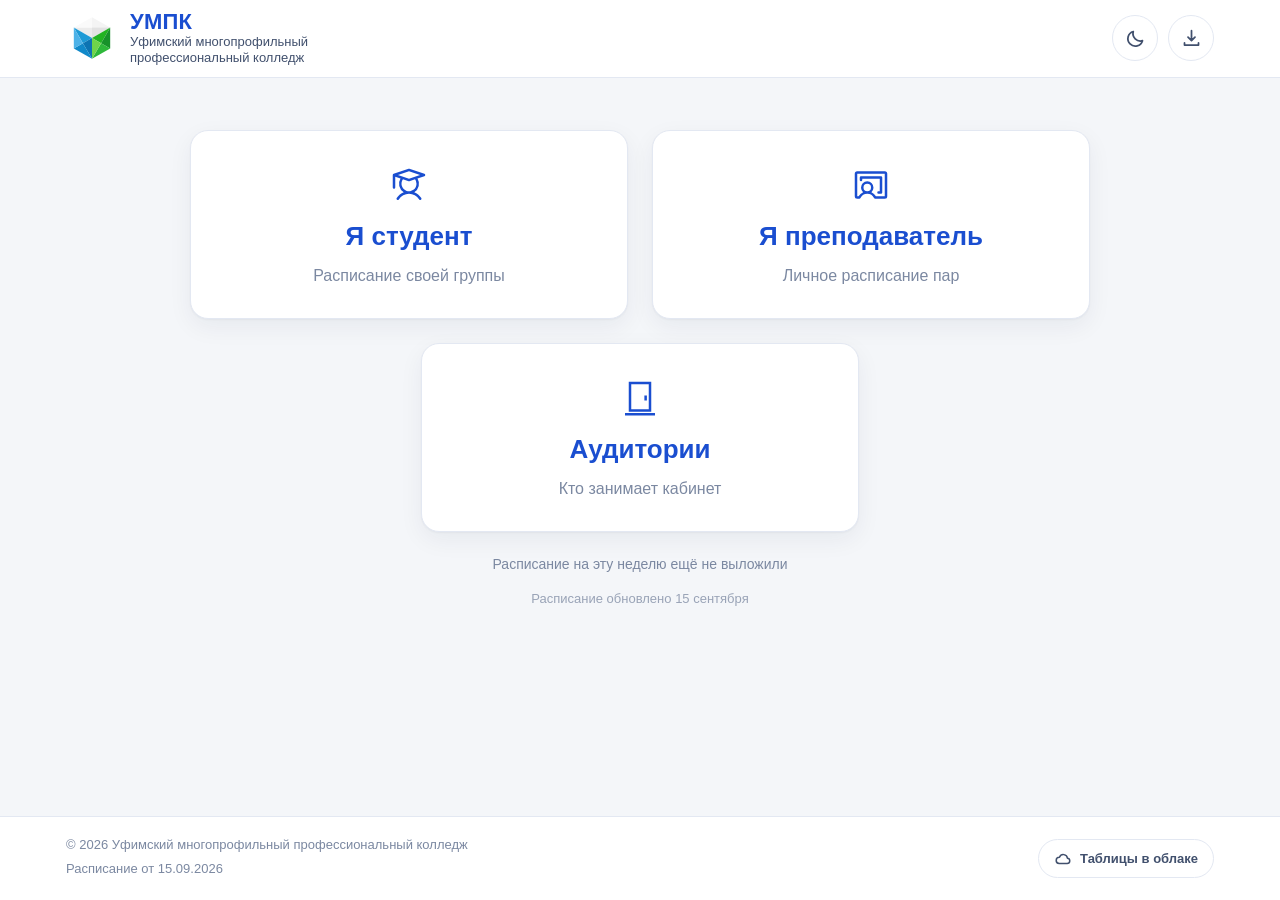
==== docs/index.html @ 1ac2679a "Кнопка «Таблицы в облаке» в подвале Ссылка на публичную папку облака, из которой сборка забирает рас" ====
<!DOCTYPE html>
<html lang="ru">
<head>
<meta charset="utf-8">
<meta name="viewport" content="width=device-width, initial-scale=1, viewport-fit=cover">
<meta name="theme-color" content="#ffffff">
<title>Расписание занятий — УМПК</title>
<meta name="description" content="Расписание занятий Уфимского многопрофильного профессионального колледжа для студентов и преподавателей.">
<!-- Значок вкладки и иконка в поисковой выдаче. Оба файла квадратные:
     неквадратную иконку Google и Яндекс пропускают и рисуют глобус.
     favicon.ico лежит в корне — поисковики спрашивают его, не читая разметку. -->
<link rel="icon" href="favicon.ico" sizes="16x16 32x32 48x48">
<link rel="icon" href="assets/favicon.png" type="image/png" sizes="96x96">
<link rel="apple-touch-icon" href="assets/icon-192.png">
<link rel="manifest" href="manifest.webmanifest">
<meta name="apple-mobile-web-app-title" content="Расписание УМПК">
<meta name="mobile-web-app-capable" content="yes">
<!-- ?v меняем, когда нужно наверняка выбить старую версию из кэша телефона -->
<link rel="stylesheet" href="styles.css?v=15">
<script>
  // Тему ставим до отрисовки, иначе на тёмном экране мигнёт белым.
  try {
    var saved = localStorage.getItem('umpk.theme');
    if (saved === 'dark' || saved === 'light') {
      document.documentElement.setAttribute('data-theme', saved);
    }
  } catch (e) { /* приватный режим */ }
</script>
</head>
<body>

<header class="topbar">
  <!-- Поднимается, когда расписание пришло не из сети, а из сохранённой копии:
       иначе человек не отличит вчерашнее расписание от сегодняшнего. -->
  <div class="offline" id="offline" role="status" hidden>
    <svg viewBox="0 0 24 24" aria-hidden="true">
      <path d="M3.5 8.5a9 9 0 0 1 4-2.2M12 5.5a9 9 0 0 1 8.5 3M6.8 12a6 6 0 0 1 2.3-1.4M15 11a6 6 0 0 1 2.2 1M10 15.2a2.5 2.5 0 0 1 4 0"/>
      <path d="M12 19h.01"/>
      <path d="M3 3l18 18"/>
    </svg>
    <span id="offline-text"></span>
  </div>

  <div class="topbar__inner">
    <a class="brand" href="#/" aria-label="На главную">
      <span class="brand__mark">
        <!-- Пока assets/logo.png не положен в папку, показываем векторную заглушку.
             У SVG нет свойства hidden, поэтому снимаем именно атрибут. -->
        <img id="logo" src="assets/logo.png" alt=""
             onerror="this.remove();document.getElementById('logo-fallback').removeAttribute('hidden');">
        <svg id="logo-fallback" hidden viewBox="0 0 200 200" role="img" aria-label="Логотип УМПК">
          <g>
            <polygon points="100,20 170,60 100,60" fill="#f4f4f4"/>
            <polygon points="170,60 100,100 100,60" fill="#e2e2e2"/>
            <polygon points="100,100 30,60 100,60" fill="#ececec"/>
            <polygon points="30,60 100,20 100,60" fill="#fafafa"/>
          </g>
          <g>
            <polygon points="30,60 100,100 65,120" fill="#1e9ad6"/>
            <polygon points="100,100 100,180 65,120" fill="#0d74b3"/>
            <polygon points="100,180 30,140 65,120" fill="#1189c9"/>
            <polygon points="30,140 30,60 65,120" fill="#4db2e8"/>
          </g>
          <g>
            <polygon points="100,100 170,60 135,120" fill="#22b322"/>
            <polygon points="170,60 170,140 135,120" fill="#17922a"/>
            <polygon points="170,140 100,180 135,120" fill="#2eb83a"/>
            <polygon points="100,180 100,100 135,120" fill="#6fd44a"/>
          </g>
        </svg>
      </span>
      <span class="brand__text">
        <strong class="brand__short">УМПК</strong>
        <span class="brand__full">Уфимский многопрофильный<br>профессиональный колледж</span>
      </span>
    </a>

    <div class="tools">
      <button class="icon-btn theme-toggle" id="theme-toggle" type="button">
        <svg class="theme-toggle__sun" viewBox="0 0 24 24" aria-hidden="true" hidden>
          <circle cx="12" cy="12" r="4.5"/>
          <path d="M12 2.5v2M12 19.5v2M2.5 12h2M19.5 12h2M5.2 5.2l1.4 1.4M17.4 17.4l1.4 1.4M18.8 5.2l-1.4 1.4M6.6 17.4l-1.4 1.4"/>
        </svg>
        <svg class="theme-toggle__moon" viewBox="0 0 24 24" aria-hidden="true" hidden>
          <path d="M20 14.5A8.5 8.5 0 0 1 9.5 4a8.5 8.5 0 1 0 10.5 10.5Z"/>
        </svg>
      </button>

      <button class="icon-btn install" type="button"
              aria-label="Установить как приложение" title="Установить как приложение">
        <svg viewBox="0 0 24 24" aria-hidden="true">
          <path d="M12 3v11M8 10.5l4 4 4-4"/><path d="M4 17v2.5h16V17"/>
        </svg>
      </button>
    </div>
  </div>
</header>

<main id="app" class="page"></main>

<div class="modal" id="install-modal" hidden>
  <div class="modal__backdrop" data-close></div>
  <div class="modal__box" role="dialog" aria-modal="true" aria-labelledby="install-title">
    <button class="modal__close" type="button" data-close aria-label="Закрыть">×</button>
    <h2 class="modal__title" id="install-title">Установить как приложение</h2>
    <p class="modal__lead">Расписание откроется с домашнего экрана как обычное
      приложение — без адресной строки и вкладок.</p>

    <button class="modal__action" id="install-now" type="button" hidden>Установить</button>

    <div class="steps" id="install-steps"></div>

    <p class="modal__note" id="install-note" hidden></p>
  </div>
</div>

<footer class="footer">
  <div class="footer__inner">
    <div class="footer__text">
      <p>© <span id="year"></span> Уфимский многопрофильный профессиональный колледж</p>
      <p class="footer__meta" id="footer-meta"></p>
    </div>
    <!-- Ссылку на «О расписании» убрали из подвала: студентам она не нужна.
         Страница осталась и открывается по адресу umpksch.ru/#/info —
         там видно, когда собирались данные и что не так с таблицами. -->

    <!-- Та самая папка, из которой сборка забирает таблицы. Адрес продублирован
         из CLOUD_PUBLIC_LINK в app/config.py: переедет папка — поправить нужно
         в обоих местах, иначе кнопка поведёт в никуда.
         Открываем новой вкладкой: из установленного на телефон приложения
         уход на чужой сайт выглядит как поломка, вернуться назад нечем. -->
    <a class="footer__cloud" href="https://cloud.mail.ru/public/KRh4/Q5UoGDxkv"
       target="_blank" rel="noopener noreferrer">
      <svg viewBox="0 0 24 24" aria-hidden="true">
        <path d="M7 18h10.5a3.5 3.5 0 0 0 .4-6.98 5.5 5.5 0 0 0-10.55-1.5A3.75 3.75 0 0 0 7 18Z"/>
      </svg>
      Таблицы в облаке
    </a>
  </div>
</footer>

<!-- ------------------------------- шаблоны ------------------------------- -->

<template id="tpl-home">
  <section class="hero">
    <h1 class="visually-hidden">Расписание занятий УМПК</h1>

    <div class="recent" id="home-pinned" hidden>
      <span class="recent__label">Закреплённые:</span>
      <div class="recent__items"></div>
    </div>

    <div class="cards">
      <a class="card" href="#/student">
        <svg class="card__icon" viewBox="0 0 256 256" aria-hidden="true" focusable="false"><path d="M226.53,56.41l-96-32a8,8,0,0,0-5.06,0l-96,32A8,8,0,0,0,24,64v80a8,8,0,0,0,16,0V75.1L73.59,86.29a64,64,0,0,0,20.65,88.05c-18,7.06-33.56,19.83-44.94,37.29a8,8,0,1,0,13.4,8.74C77.77,197.25,101.57,184,128,184s50.23,13.25,65.3,36.37a8,8,0,0,0,13.4-8.74c-11.38-17.46-27-30.23-44.94-37.29a64,64,0,0,0,20.65-88l44.12-14.7a8,8,0,0,0,0-15.18ZM176,120A48,48,0,1,1,89.35,91.55l36.12,12a8,8,0,0,0,5.06,0l36.12-12A47.89,47.89,0,0,1,176,120ZM128,87.57,57.3,64,128,40.43,198.7,64Z"/></svg>
        <h2 class="card__title">Я студент</h2>
        <p class="card__text">Расписание своей группы</p>
      </a>
      <a class="card" href="#/teacher">
        <svg class="card__icon" viewBox="0 0 256 256" aria-hidden="true" focusable="false"><path d="M216,40H40A16,16,0,0,0,24,56V200a16,16,0,0,0,16,16H53.39a8,8,0,0,0,7.23-4.57,48,48,0,0,1,86.76,0,8,8,0,0,0,7.23,4.57H216a16,16,0,0,0,16-16V56A16,16,0,0,0,216,40ZM80,144a24,24,0,1,1,24,24A24,24,0,0,1,80,144Zm136,56H159.43a64.39,64.39,0,0,0-28.83-26.16,40,40,0,1,0-53.2,0A64.39,64.39,0,0,0,48.57,200H40V56H216ZM56,96V80a8,8,0,0,1,8-8H192a8,8,0,0,1,8,8v96a8,8,0,0,1-8,8H176a8,8,0,0,1,0-16h8V88H72v8a8,8,0,0,1-16,0Z"/></svg>
        <h2 class="card__title">Я преподаватель</h2>
        <p class="card__text">Личное расписание пар</p>
      </a>
      <a class="card card--rooms" href="#/rooms">
        <svg class="card__icon" viewBox="0 0 256 256" aria-hidden="true" focusable="false"><path d="M56,24 H200 V216 H56 Z M72,40 V200 H184 V40 Z M156,112 H172 V144 H156 Z M32,224 H224 V240 H32 Z"/></svg>
        <h2 class="card__title">Аудитории</h2>
        <p class="card__text">Кто занимает кабинет</p>
      </a>
    </div>
    <p class="hero__note" id="home-note"></p>
    <p class="hero__updated" id="home-updated" hidden></p>
  </section>
</template>

<template id="tpl-picker">
  <section class="picker">
    <a class="back" href="#/">← На главную</a>
    <h1 class="picker__title"></h1>
    <p class="picker__lead"></p>

    <div class="recent" id="recent" hidden>
      <span class="recent__label">Недавние:</span>
      <div class="recent__items"></div>
    </div>

    <label class="search">
      <svg viewBox="0 0 24 24" aria-hidden="true"><circle cx="11" cy="11" r="7"/><path d="m20 20-3.5-3.5"/></svg>
      <input type="search" id="search" autocomplete="off" spellcheck="false">
    </label>

    <div class="results" id="results"></div>
  </section>
</template>

<template id="tpl-schedule">
  <section class="schedule">
    <a class="back" id="back-link" href="#/student">← К списку</a>

    <header class="schedule__head">
      <h1 class="schedule__name"></h1>
      <div class="schedule__actions">
        <button class="act" id="pin-btn" type="button" hidden aria-pressed="false">
          <svg class="act__icon" viewBox="0 0 24 24" aria-hidden="true">
            <path d="M12.00 3.40 L14.09 9.13 L20.18 9.34 L15.38 13.10 L17.05 18.96 L12.00 15.55 L6.95 18.96 L8.62 13.10 L3.82 9.34 L9.91 9.13 Z"/>
          </svg>
          <span class="visually-hidden" id="pin-text">Закрепить на главной</span>
        </button>
        <button class="act" id="share-btn" type="button" hidden>
          <svg class="act__icon" viewBox="0 0 24 24" aria-hidden="true">
            <path d="M12 3v12M8 6.5 12 3l4 3.5"/>
            <path d="M5 13v6.5h14V13"/>
          </svg>
          <svg class="act__done" viewBox="0 0 24 24" aria-hidden="true">
            <path d="m5 12.5 4.5 4.5L19 7.5"/>
          </svg>
          <span class="visually-hidden share__text">Поделиться</span>
        </button>
      </div>
    </header>

    <div class="tabs" role="tablist">
      <button class="tab" data-view="today" role="tab">Сегодня</button>
      <button class="tab" data-view="tomorrow" role="tab">Завтра</button>
      <button class="tab" data-view="week" role="tab">Неделя</button>
    </div>

    <!-- кнопки опубликованных недель; собираются в app.js по данным сервера -->
    <div class="weekpick" id="weekpick" role="group" aria-label="Выбор недели" hidden></div>

    <div class="days" id="days"></div>
  </section>
</template>

<template id="tpl-info">
  <section class="info">
    <a class="back" href="#/">← На главную</a>
    <h1>О расписании</h1>
    <div id="info-body"></div>
  </section>
</template>

<script src="app.js?v=15"></script>
</body>
</html>
---- docs/styles.css ----
/* Расписание УМПК — оформление сайта */

:root {
  color-scheme: light;

  --blue: #1a4ed0;
  --blue-600: #2563eb;
  --blue-100: #e8edfd;
  --on-accent: #ffffff;
  --green-ink: #1f6e2b;

  --ink: #17233c;
  --ink-2: #41506d;
  --ink-3: #7b88a1;

  --bg: #f4f6f9;
  --surface: #ffffff;
  --surface-2: #fafbfe;      /* шапка дня */
  --line: #e3e8f2;
  --line-hover: #cfdcf0;
  --now-bg: #edf2ff;         /* идущая сейчас пара */
  --done-bg: #f5f7fb;        /* пара уже прошла */

  --sub-bg: #fff3e0;
  --sub-ink: #a35b00;
  --note-bg: #fdeaea;
  --note-ink: #b3261e;
  --place-bg: #ece8fb;       /* занятие в чужом корпусе */
  --place-ink: #5b3fc4;

  --radius: 18px;
  --radius-sm: 12px;
  --shadow: 0 1px 2px rgba(20, 35, 60, .04), 0 8px 24px rgba(20, 35, 60, .06);
  --shadow-hover: 0 2px 4px rgba(20, 35, 60, .06), 0 16px 40px rgba(20, 35, 60, .12);
  --topbar-h: 68px;
}

/* Тёмная тема. Включается выбором в меню (атрибут data-theme на <html>) либо
   настройкой системы, если человек ничего не выбирал. Два одинаковых набора
   значений — один для явного выбора, второй для системной настройки; правьте
   их вместе. */
:root[data-theme="dark"] {
  color-scheme: dark;

  --blue: #7d9ef5;
  --blue-600: #9bb4ff;
  --blue-100: #1c2748;
  --on-accent: #0d1420;
  --green-ink: #7cc98d;

  --ink: #dfe6f4;
  --ink-2: #a3b2cb;
  --ink-3: #6f7d96;

  --bg: #0f141b;
  --surface: #161c25;
  --surface-2: #1b222d;
  --line: #27303d;
  --line-hover: #3a4757;
  --now-bg: #182746;
  --done-bg: #12171f;

  --sub-bg: #3a2a12;
  --sub-ink: #f0b96b;
  --note-bg: #3a1d1d;
  --note-ink: #f09b95;
  --place-bg: #2b2545;
  --place-ink: #b3a4f0;

  --shadow: 0 1px 2px rgba(0, 0, 0, .30), 0 8px 24px rgba(0, 0, 0, .35);
  --shadow-hover: 0 2px 4px rgba(0, 0, 0, .35), 0 16px 40px rgba(0, 0, 0, .50);
}

@media (prefers-color-scheme: dark) {
  :root:not([data-theme="light"]) {
    color-scheme: dark;

    --blue: #7d9ef5;
    --blue-600: #9bb4ff;
    --blue-100: #1c2748;
    --on-accent: #0d1420;
    --green-ink: #7cc98d;

    --ink: #dfe6f4;
    --ink-2: #a3b2cb;
    --ink-3: #6f7d96;

    --bg: #0f141b;
    --surface: #161c25;
    --surface-2: #1b222d;
    --line: #27303d;
    --line-hover: #3a4757;
    --now-bg: #182746;
    --done-bg: #12171f;

    --sub-bg: #3a2a12;
    --sub-ink: #f0b96b;
    --note-bg: #3a1d1d;
    --note-ink: #f09b95;
    --place-bg: #2b2545;
    --place-ink: #b3a4f0;

    --shadow: 0 1px 2px rgba(0, 0, 0, .30), 0 8px 24px rgba(0, 0, 0, .35);
    --shadow-hover: 0 2px 4px rgba(0, 0, 0, .35), 0 16px 40px rgba(0, 0, 0, .50);
  }
}

* { box-sizing: border-box; }

/* атрибут hidden сильнее любых display ниже по файлу */
[hidden] { display: none !important; }

html { -webkit-text-size-adjust: 100%; }

body {
  margin: 0;
  min-height: 100vh;
  display: flex;
  flex-direction: column;
  background: var(--bg);
  color: var(--ink);
  font: 400 16px/1.5 -apple-system, BlinkMacSystemFont, "Segoe UI", Roboto,
        "Helvetica Neue", Arial, sans-serif;
}

a { color: inherit; text-decoration: none; }
button { font: inherit; }

/* ------------------------------------------------------------- шапка ---- */

.topbar {
  position: sticky;
  top: 0;
  z-index: 20;
  background: var(--surface);
  border-bottom: 1px solid var(--line);
}

/* полоска «нет сети» — внутри липкой шапки, поэтому не уезжает при прокрутке */
.offline {
  display: flex;
  align-items: center;
  justify-content: center;
  gap: 8px;
  padding: 8px 16px;
  background: var(--note-bg);
  color: var(--note-ink);
  font-size: 14px;
  line-height: 1.3;
  text-align: center;
}
.offline svg {
  flex: none; width: 18px; height: 18px;
  fill: none; stroke: currentColor; stroke-width: 2;
  stroke-linecap: round; stroke-linejoin: round;
}

.topbar__inner {
  max-width: 1180px;
  margin: 0 auto;
  min-height: var(--topbar-h);
  padding: 10px 16px;
  display: flex;
  align-items: center;
  gap: 16px;
}

.brand { display: flex; align-items: center; gap: 12px; min-width: 0; }

.brand__mark { flex: none; width: 46px; height: 46px; display: block; }
.brand__mark img,
.brand__mark svg { width: 100%; height: 100%; object-fit: contain; display: block; }

.brand__text { display: flex; flex-direction: column; min-width: 0; }
.brand__short {
  font-size: 20px;
  font-weight: 700;
  letter-spacing: .01em;
  line-height: 1.1;
  color: var(--blue);
}
.brand__full {
  font-size: 12px;
  line-height: 1.25;
  color: var(--ink-2);
}

/* Кнопки темы и установки — справа от логотипа, одинаково на телефоне
   и на компьютере. Отдельного меню под них больше нет. */
.tools {
  margin-left: auto;
  display: flex; align-items: center; gap: 8px;
}

.icon-btn {
  flex: none;
  width: 42px; height: 42px;
  display: inline-flex; align-items: center; justify-content: center;
  padding: 0;
  border: 1px solid var(--line);
  border-radius: 999px;
  background: var(--surface);
  color: var(--ink-2);
  cursor: pointer;
}
.icon-btn:hover { color: var(--blue); border-color: var(--blue-600); }
.icon-btn svg {
  width: 19px; height: 19px;
  fill: none; stroke: currentColor; stroke-width: 2;
  stroke-linecap: round; stroke-linejoin: round;
}

.visually-hidden {
  position: absolute; width: 1px; height: 1px;
  margin: -1px; padding: 0; overflow: hidden;
  clip: rect(0 0 0 0); white-space: nowrap; border: 0;
}

/* -------------------------------------------------------------- макет --- */

.page {
  flex: 1;
  width: 100%;
  max-width: 1180px;
  margin: 0 auto;
  padding: 20px 16px 48px;
}

.back {
  display: inline-block;
  margin-bottom: 14px;
  color: var(--ink-3);
  font-size: 14px;
  font-weight: 600;
}
.back:hover { color: var(--blue-600); }

/* ------------------------------------------------------------ главная --- */

.hero { padding-top: 8px; }
.hero__note { margin-top: 22px; text-align: center; color: var(--ink-3); font-size: 14px; }
.hero__updated { margin-top: 6px; text-align: center; color: var(--ink-3); font-size: 13px; opacity: .75; }

.cards { --cards-gap: 16px; display: grid; gap: var(--cards-gap); }

.card {
  display: block;
  background: var(--surface);
  border: 1px solid var(--line);
  border-radius: var(--radius);
  padding: 26px 24px 24px;
  text-align: center;
  box-shadow: var(--shadow);
  transition: transform .18s, box-shadow .18s, border-color .18s;
}
.card:hover { transform: translateY(-3px); box-shadow: var(--shadow-hover); border-color: var(--line-hover); }
.card:active { transform: translateY(-1px); }

/* Иконка на карточке. Заливкой, не обводкой: значки нарисованы сплошными
   фигурами. currentColor — чтобы цвет менялся вместе с темой. */
.card__icon {
  display: block;
  width: 40px; height: 40px;
  margin: 0 auto 12px;
  color: var(--blue);
  fill: currentColor;
}
.card__title { margin: 0 0 8px; font-size: 26px; font-weight: 600; color: var(--blue); }
.card__text { margin: 0; color: var(--ink-3); }

/* ------------------------------------------------------------- выбор ---- */

.picker__title { margin: 0 0 6px; font-size: 26px; font-weight: 800; color: var(--blue); }
.picker__lead { margin: 0 0 18px; color: var(--ink-2); }

.recent {
  margin-bottom: 16px;
  display: flex; align-items: center;
  flex-wrap: wrap; gap: 8px;
}
.recent__label { font-size: 14px; color: var(--ink-3); }
.recent__items { display: flex; flex-wrap: wrap; gap: 8px; }
.recent__items a {
  padding: 7px 14px;
  border-radius: 999px;
  background: var(--blue-100);
  color: var(--blue);
  font-weight: 700;
  font-size: 14px;
}

.search {
  display: flex; align-items: center; gap: 10px;
  background: var(--surface);
  border: 1px solid var(--line);
  border-radius: var(--radius-sm);
  padding: 0 14px;
  box-shadow: var(--shadow);
  margin-bottom: 18px;
}
.search:focus-within { border-color: var(--blue-600); }
.search svg {
  flex: none; width: 20px; height: 20px;
  fill: none; stroke: var(--ink-3); stroke-width: 2; stroke-linecap: round;
}
.search input {
  flex: 1; min-width: 0;
  border: 0; outline: 0; background: none;
  padding: 14px 0;
  font-size: 16px; color: var(--ink);
}

.results { display: grid; gap: 22px; }

.result-group__title {
  margin: 0 0 10px;
  font-size: 13px;
  font-weight: 700;
  letter-spacing: .06em;
  text-transform: uppercase;
  color: var(--ink-3);
}
.result-group__items {
  display: grid;
  grid-template-columns: repeat(auto-fill, minmax(140px, 1fr));
  gap: 10px;
}

.pill {
  display: block;
  padding: 14px 16px;
  background: var(--surface);
  border: 1px solid var(--line);
  border-radius: var(--radius-sm);
  font-weight: 700;
  color: var(--ink);
  box-shadow: var(--shadow);
  transition: border-color .15s, color .15s, transform .15s;
}
.pill:hover { border-color: var(--blue-600); color: var(--blue); transform: translateY(-2px); }
.pill--wide { font-weight: 600; }

.empty {
  padding: 28px 20px;
  text-align: center;
  color: var(--ink-3);
  background: var(--surface);
  border: 1px dashed var(--line);
  border-radius: var(--radius);
}

/* -------------------------------------------------------- расписание ---- */

.schedule__head {
  display: flex; align-items: center; flex-wrap: wrap; gap: 10px;
  margin-bottom: 14px;
}
.schedule__name { margin: 0; font-size: 26px; font-weight: 800; color: var(--blue); }

/* Две круглые кнопки справа от названия: закрепить на главной и отдать
   расписание дня картинкой. Подписей нет — они увели бы заголовок на две
   строки на телефоне; текст остался для чтения с экрана и во всплывающей
   подсказке. */
.schedule__actions { margin-left: auto; display: flex; gap: 8px; }

.act {
  display: inline-flex; align-items: center; justify-content: center;
  width: 38px; height: 38px;
  border: 1px solid var(--line);
  border-radius: 999px;
  background: var(--surface);
  color: var(--ink-2);
  cursor: pointer;
  box-shadow: var(--shadow);
  transition: color .15s, border-color .15s;
}
.act svg {
  width: 18px; height: 18px;
  fill: none; stroke: currentColor; stroke-width: 2;
  stroke-linecap: round; stroke-linejoin: round;
}
.act:hover:not(:disabled) { color: var(--blue); border-color: var(--blue-600); }
.act:disabled { cursor: default; }

/* Закреплено — звезда становится сплошной: видно с одного взгляда. */
.act--pinned { color: var(--blue); border-color: var(--blue-600); }
.act--pinned .act__icon { fill: currentColor; }

/* Пока картинка готовится и сразу после — кнопка отвечает значком,
   раз текста на ней больше нет. */
.act__done { display: none; }
.act--done .act__icon { display: none; }
.act--done .act__done { display: block; }
.act--done { color: var(--green-ink); border-color: var(--green-ink); }
.act--busy { opacity: .6; }
.act--error { color: var(--note-ink); border-color: var(--note-ink); }

.badge {
  display: inline-block;
  padding: 5px 11px;
  border-radius: 999px;
  font-size: 13px;
  font-weight: 700;
  background: var(--blue-100);
  color: var(--blue);
}
.badge--sub { background: var(--sub-bg); color: var(--sub-ink); }
.badge--note { background: var(--note-bg); color: var(--note-ink); }
.badge--building { background: var(--place-bg); color: var(--place-ink); }

/* вкладки «дата · дата · неделя» */
.tabs {
  display: flex;
  gap: 4px;
  padding: 4px;
  background: var(--surface);
  border: 1px solid var(--line);
  border-radius: 999px;
  box-shadow: var(--shadow);
  margin-bottom: 16px;
}
.tab {
  flex: 1 1 0;
  min-width: 0;
  padding: 11px 6px;
  border: 0; border-radius: 999px;
  background: none;
  color: var(--ink-2);
  font-size: 15px; font-weight: 700;
  white-space: nowrap; overflow: hidden; text-overflow: ellipsis;
  cursor: pointer;
  transition: background .15s, color .15s;
}
.tab:hover { color: var(--blue); }
.tab.is-active { background: var(--blue); color: var(--on-accent); }

/* на узких экранах «8 сентября» не влезает целиком — уменьшаем подпись */
@media (max-width: 389px) {
  .tab { font-size: 13px; padding: 11px 2px; }
}

/* Две кнопки занимают больше места, чем прежний бургер: на самых узких
   экранах полное название колледжа переносилось на четыре строки и раздувало
   шапку. Там оставляем «УМПК» — оно и так всё объясняет. На 375 px (обычный
   iPhone) название помещается, поэтому граница ниже. */
@media (max-width: 359px) {
  .brand__full { display: none; }
  .icon-btn { width: 38px; height: 38px; }
  .tools { gap: 6px; }
}

/* выбор недели */
.weekpick {
  display: flex;
  gap: 8px;
  margin-bottom: 16px;
  overflow-x: auto;              /* появятся новые недели — ряд будет прокручиваться */
  padding-bottom: 4px;
  scrollbar-width: thin;
}
.weekpick__btn {
  flex: 0 0 auto;
  display: flex; flex-direction: column; align-items: flex-start; gap: 2px;
  padding: 9px 16px;
  border: 1px solid var(--line);
  border-radius: var(--radius-sm);
  background: var(--surface);
  color: var(--ink-2);
  text-align: left;
  cursor: pointer;
  box-shadow: var(--shadow);
  transition: border-color .15s, color .15s, background .15s;
}
.weekpick__btn:hover { border-color: var(--blue-600); color: var(--blue); }
.weekpick__name { font-size: 15px; font-weight: 700; white-space: nowrap; }
.weekpick__dates { font-size: 12px; color: var(--ink-3); white-space: nowrap; }
.weekpick__btn.is-active {
  background: var(--blue);
  border-color: var(--blue);
  color: var(--on-accent);
}
.weekpick__btn.is-active .weekpick__dates { color: var(--on-accent); opacity: .75; }

.days { display: grid; gap: 16px; }

.day {
  background: var(--surface);
  border: 1px solid var(--line);
  border-radius: var(--radius);
  box-shadow: var(--shadow);
  overflow: hidden;
}
.day--today { border-color: var(--blue-600); }

.day__head {
  display: flex; align-items: baseline; flex-wrap: wrap; gap: 8px;
  padding: 16px 18px;
  border-bottom: 1px solid var(--line);
  background: var(--surface-2);
}
.day__name { font-size: 17px; font-weight: 800; color: var(--ink); }
.day__date { color: var(--ink-3); font-size: 14px; }
.day__today {
  margin-left: auto;
  font-size: 12px; font-weight: 700;
  color: var(--blue); background: var(--blue-100);
  padding: 4px 10px; border-radius: 999px;
}

.day__empty { padding: 22px 18px; color: var(--ink-3); }

.lesson {
  display: grid;
  grid-template-columns: 62px 1fr;
  gap: 14px;
  padding: 14px 18px;
  border-top: 1px solid var(--line);
}
.lesson:first-of-type { border-top: 0; }

/* пара идёт прямо сейчас — заметная полоса слева, чтобы её было видно сразу */
.lesson--now {
  background: var(--now-bg);
  box-shadow: inset 4px 0 0 var(--blue);
}
.lesson--now .lesson__start { color: var(--blue); }
.lesson--now .lesson__subject { color: var(--blue); }

/* пара уже прошла — приглушаем, чтобы взгляд цеплялся за оставшиеся */
.lesson--done { background: var(--done-bg); }
.lesson--done .lesson__subject { color: var(--ink-2); font-weight: 600; }
.lesson--done .lesson__start { color: var(--ink-3); font-weight: 600; }
.lesson--done .lesson__meta { color: var(--ink-3); }
.lesson--done .lesson__meta::before,
.lesson--done .lesson__group::before,
.lesson--done .lesson__teacher::before,
.lesson--done .lesson__room::before { opacity: .5; }

.lesson__slot { line-height: 1.25; }
.lesson__start,
.lesson__end,
.lesson__pair { display: block; white-space: nowrap; }
.lesson__start { font-size: 17px; font-weight: 700; letter-spacing: -.01em; }
.lesson__end { font-size: 15px; color: var(--ink-3); }
.lesson__pair { margin-top: 6px; font-size: 12px; color: var(--ink-3); }

.lesson__subject { font-weight: 700; line-height: 1.35; overflow-wrap: anywhere; }
.lesson__meta {
  margin-top: 6px;
  display: flex; flex-wrap: wrap; align-items: center; gap: 4px 14px;
  font-size: 14px; color: var(--ink-2);
}
.lesson__group::before { content: "👥\00a0"; }
.lesson__teacher::before { content: "👤\00a0"; }
.lesson__room::before { content: "🚪\00a0"; }

/* --------------------------------------------------------------- инфо --- */

.info h1 { font-size: 26px; font-weight: 800; color: var(--blue); margin: 0 0 16px; }
.info__block {
  background: var(--surface);
  border: 1px solid var(--line);
  border-radius: var(--radius);
  box-shadow: var(--shadow);
  padding: 18px;
  margin-bottom: 16px;
}
.info__block h2 { margin: 0 0 10px; font-size: 17px; }
.info__block p { margin: 0 0 8px; color: var(--ink-2); }
.info dl { display: grid; grid-template-columns: auto 1fr; gap: 6px 16px; margin: 0; }
.info dt { color: var(--ink-3); }
.info dd { margin: 0; font-weight: 600; }
.info ul { margin: 0; padding-left: 20px; color: var(--ink-2); }
.info li { margin-bottom: 4px; }
.info li, .info dd, .info__block p { overflow-wrap: anywhere; }

.warnings li { color: var(--sub-ink); }

/* ----------------------------------------------------- окно установки --- */

.modal {
  position: fixed; inset: 0; z-index: 50;
  display: flex; align-items: flex-end; justify-content: center;
  padding: 0;
}
.modal__backdrop {
  position: absolute; inset: 0;
  background: rgba(10, 18, 30, .55);
}
.modal__box {
  position: relative;
  width: 100%; max-width: 560px;
  max-height: 88vh; overflow-y: auto;
  padding: 26px 20px 28px;
  background: var(--surface);
  border-radius: var(--radius) var(--radius) 0 0;
  box-shadow: var(--shadow-hover);
}
.modal__close {
  position: absolute; top: 10px; right: 12px;
  width: 38px; height: 38px;
  border: 0; border-radius: 50%;
  background: none; color: var(--ink-3);
  font-size: 26px; line-height: 1; cursor: pointer;
}
.modal__close:hover { color: var(--ink); }
.modal__title {
  margin: 0 0 8px; padding-right: 40px;   /* место под крестик */
  font-size: 22px; font-weight: 800; color: var(--blue);
}
.modal__lead { margin: 0 0 18px; color: var(--ink-2); }
.modal__note { margin: 16px 0 0; font-size: 13px; color: var(--ink-3); }

.modal__action {
  display: block; width: 100%;
  margin-bottom: 18px; padding: 14px;
  border: 0; border-radius: var(--radius-sm);
  background: var(--blue); color: var(--on-accent);
  font-size: 16px; font-weight: 700; cursor: pointer;
}
.modal__action:hover { background: var(--blue-600); }

.steps { display: grid; gap: 16px; }
.step__title {
  margin: 0 0 8px;
  font-size: 13px; font-weight: 700;
  letter-spacing: .06em; text-transform: uppercase;
  color: var(--ink-3);
}
.step__list { margin: 0; padding-left: 22px; color: var(--ink-2); }
.step__list li { margin-bottom: 6px; }
.step__list b { color: var(--ink); }

/* -------------------------------------------------------------- подвал -- */

.footer { border-top: 1px solid var(--line); background: var(--surface); }
.footer__inner {
  max-width: 1180px; margin: 0 auto; padding: 18px 16px;
  color: var(--ink-3); font-size: 13px;
  display: flex; align-items: center; justify-content: space-between;
  flex-wrap: wrap; gap: 12px 16px;
}
.footer__text { min-width: 0; }
.footer p { margin: 0 0 4px; }

/* Ссылка на исходные таблицы. Кнопкой, а не подчёркнутой строкой: рядом
   с копирайтом текстовую ссылку взглядом не выцепить. */
.footer__cloud {
  flex: none;
  display: inline-flex; align-items: center; gap: 8px;
  padding: 9px 15px;
  border: 1px solid var(--line);
  border-radius: 999px;
  color: var(--ink-2);
  font-weight: 600;
}
.footer__cloud:hover { color: var(--blue); border-color: var(--blue-600); }
.footer__cloud svg {
  flex: none; width: 18px; height: 18px;
  fill: none; stroke: currentColor; stroke-width: 2;
  stroke-linecap: round; stroke-linejoin: round;
}
.footer__meta { color: var(--ink-3); }
.footer__link { text-decoration: underline; text-underline-offset: 3px; }
.footer__link:hover { color: var(--blue-600); }

/* ------------------------------------------------------------ загрузка -- */

.loading { padding: 40px; text-align: center; color: var(--ink-3); }

/* ----------------------------------------------------------- планшет ---- */

@media (min-width: 640px) {
  .cards { grid-template-columns: 1fr 1fr; }
  /* Третья карточка встаёт под первыми двумя и по центру: «кто я» — верхний
     ряд, а кабинеты отвечают на другой вопрос. Ширина как у колонки, иначе
     ряд выглядел бы разъехавшимся. На телефоне карточки идут одна за другой. */
  .card--rooms {
    grid-column: 1 / -1;
    justify-self: center;
    width: calc(50% - var(--cards-gap) / 2);   /* ровно как одна колонка */
  }
  .lesson { grid-template-columns: 70px 1fr; padding: 16px 22px; }
  .day__head { padding: 18px 22px; }
}

/* ------------------------------------------------------------ десктоп --- */

@media (min-width: 900px) {
  :root { --topbar-h: 76px; }
  .tools { gap: 10px; }
  .icon-btn { width: 46px; height: 46px; }
  .icon-btn svg { width: 21px; height: 21px; }

  .modal { align-items: center; padding: 24px; }
  .modal__box { border-radius: var(--radius); max-height: 82vh; padding: 28px 30px 30px; }
  .brand__short { font-size: 22px; }
  .brand__full { font-size: 13px; }
  .brand__mark { width: 52px; height: 52px; }

  .page { padding: 32px 24px 64px; }
  .hero { text-align: center; padding-top: 20px; }
  /* карточки на широком экране по центру — «Недавние» тоже */
  .hero .recent { justify-content: center; }
  .cards { --cards-gap: 24px; max-width: 900px; margin: 0 auto; }
  .card { padding: 34px 32px 30px; }

  .picker__title, .schedule__name, .info h1 { font-size: 30px; }
  .tabs { max-width: 480px; }
  .weekpick { justify-content: flex-start; }
  .result-group__items { grid-template-columns: repeat(auto-fill, minmax(160px, 1fr)); }

  .days { grid-template-columns: repeat(2, minmax(0, 1fr)); align-items: start; }
  .days--single { grid-template-columns: minmax(0, 1fr); max-width: 760px; }
}

@media (min-width: 1200px) {
  .days:not(.days--single) { grid-template-columns: repeat(3, minmax(0, 1fr)); }
}

@media (prefers-reduced-motion: reduce) {
  * { transition: none !important; }
}
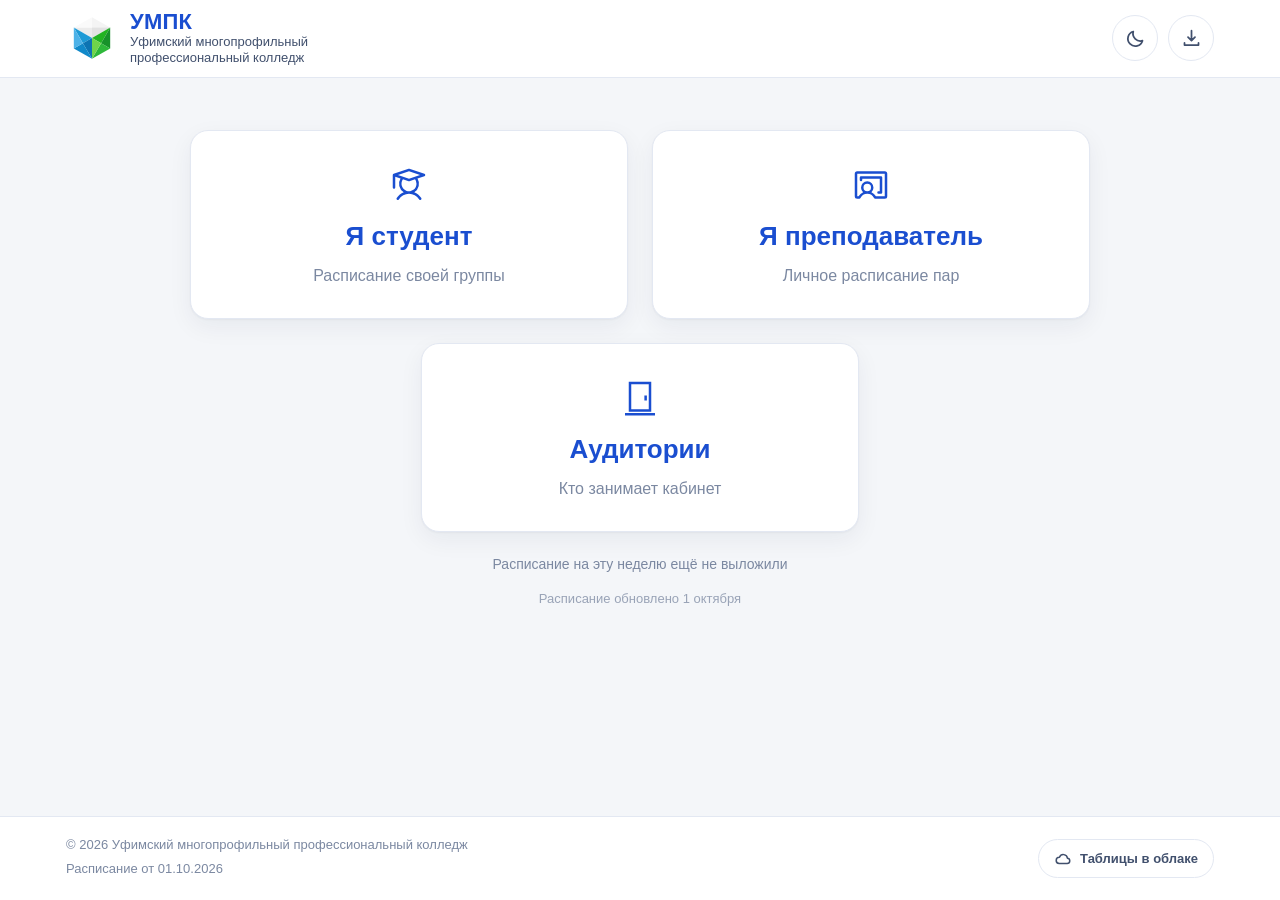
==== commit ff71ccf6: "Счётчик посещений и страница /admin Сайт раз в минуту, пока открыт, сообщает серверу «я тут» со случ" ====
--- a/docs/index.html
+++ b/docs/index.html
@@ -239,6 +239,6 @@
   </section>
 </template>
 
-<script src="app.js?v=15"></script>
+<script src="app.js?v=16"></script>
 </body>
 </html>
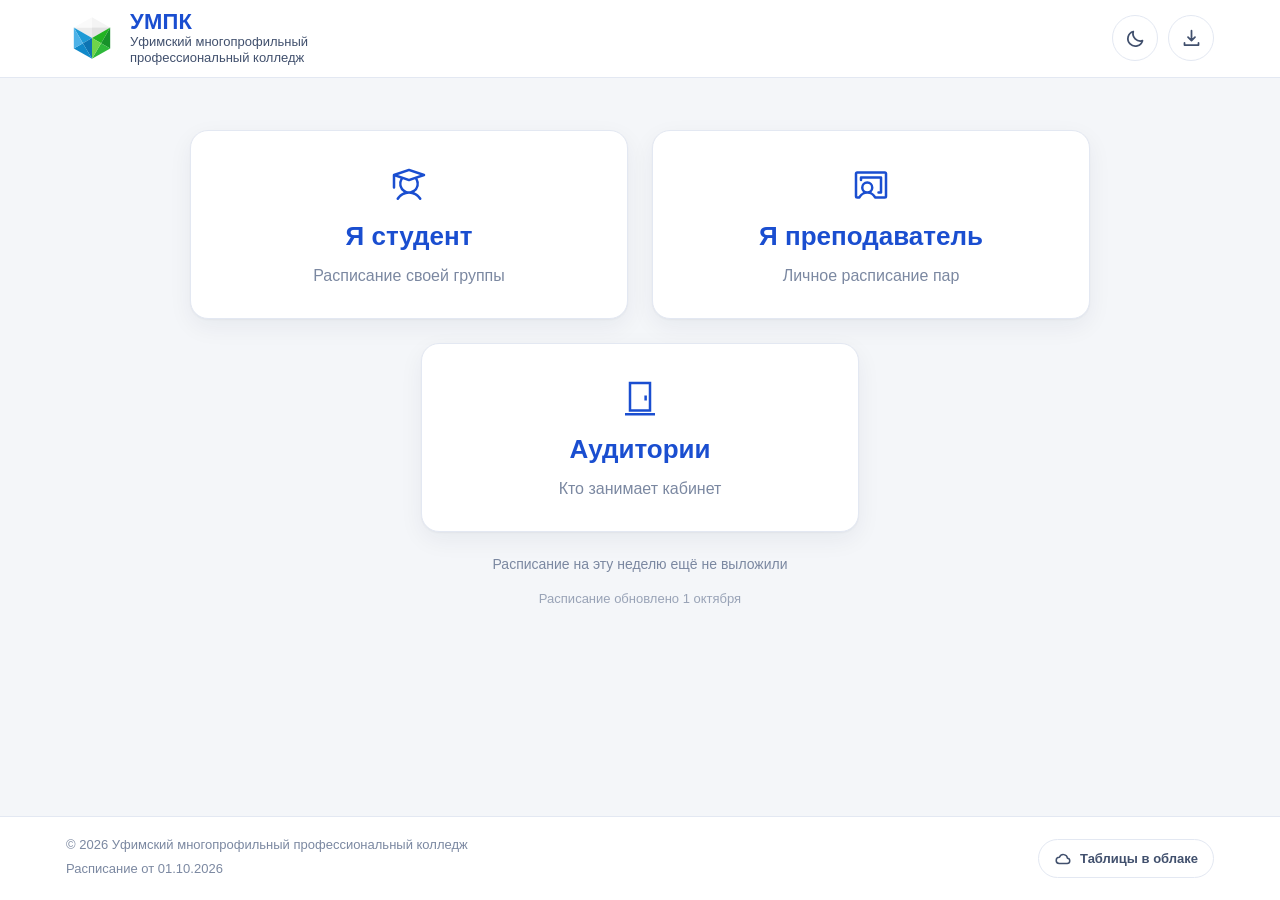
==== commit da8a41fd: "Яндекс Метрика вместо своего счётчика Доступа к серверу для своего счётчика нет, поэтому статистику " ====
--- a/docs/index.html
+++ b/docs/index.html
@@ -26,8 +26,21 @@
     }
   } catch (e) { /* приватный режим */ }
 </script>
+<!-- Яндекс Метрика: сколько человек заходит и сколько на сайте сейчас.
+     trackHash — экраны сайта переключаются через #, без него Метрика видела бы
+     одну страницу. Вебвизор выключен: записи действий для расписания не нужны. -->
+<script>
+  (function(m,e,t,r,i,k,a){
+    m[i]=m[i]||function(){(m[i].a=m[i].a||[]).push(arguments)};
+    m[i].l=1*new Date();
+    for (var j = 0; j < document.scripts.length; j++) {if (document.scripts[j].src === r) { return; }}
+    k=e.createElement(t),a=e.getElementsByTagName(t)[0],k.async=1,k.src=r,a.parentNode.insertBefore(k,a)
+  })(window, document, 'script', 'https://mc.yandex.ru/metrika/tag.js?id=113665414', 'ym');
+  ym(113665414, 'init', {ssr: true, clickmap: true, trackHash: true, accurateTrackBounce: true, trackLinks: true, referrer: document.referrer, url: location.href});
+</script>
 </head>
 <body>
+<noscript><div><img src="https://mc.yandex.ru/watch/113665414" style="position:absolute; left:-9999px;" alt=""></div></noscript>
 
 <header class="topbar">
   <!-- Поднимается, когда расписание пришло не из сети, а из сохранённой копии:
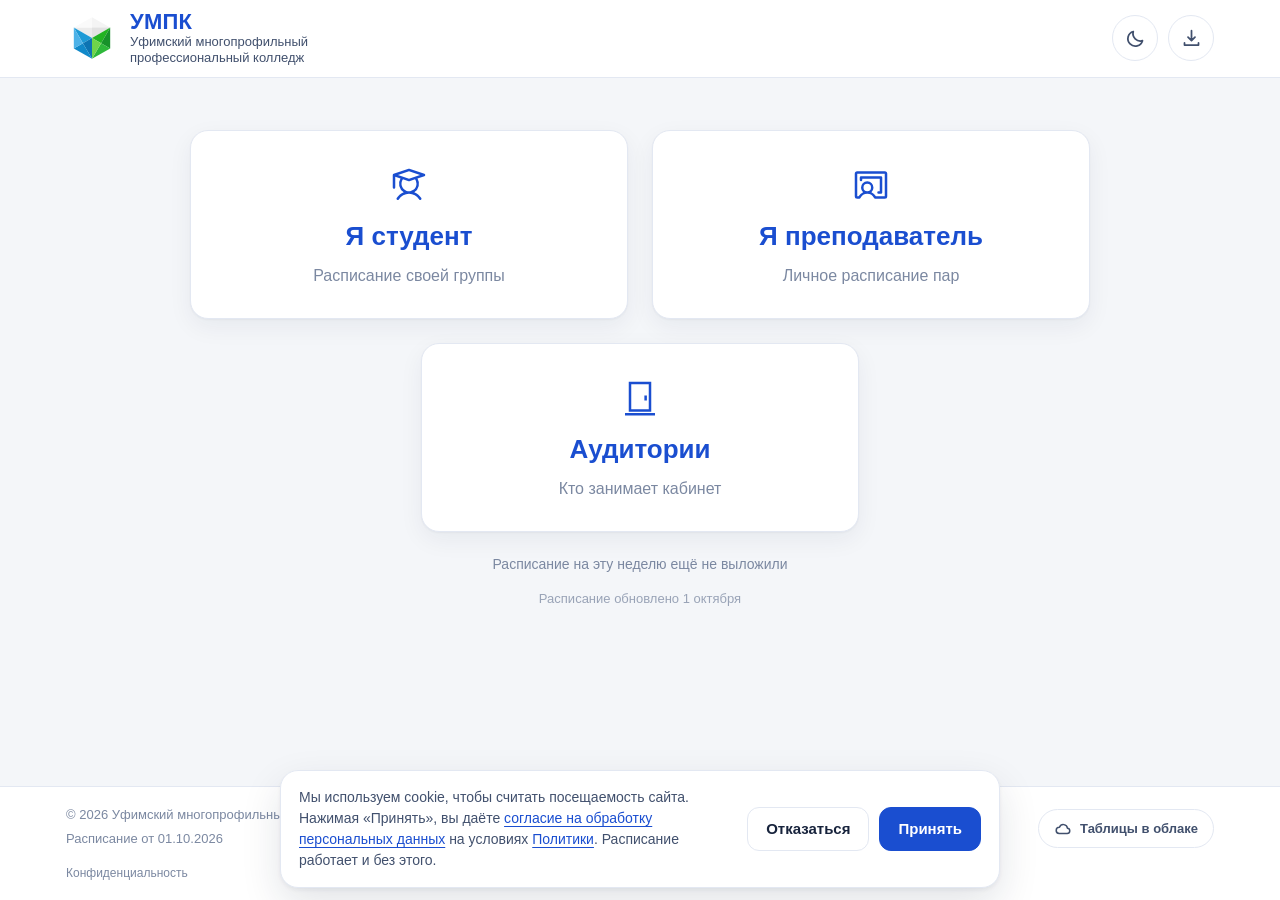
==== commit 7a52b475: "Политика конфиденциальности и согласие на cookie Яндекс Метрика теперь запускается только после «При" ====
--- a/docs/index.html
+++ b/docs/index.html
@@ -16,7 +16,7 @@
 <meta name="apple-mobile-web-app-title" content="Расписание УМПК">
 <meta name="mobile-web-app-capable" content="yes">
 <!-- ?v меняем, когда нужно наверняка выбить старую версию из кэша телефона -->
-<link rel="stylesheet" href="styles.css?v=15">
+<link rel="stylesheet" href="styles.css?v=16">
 <script>
   // Тему ставим до отрисовки, иначе на тёмном экране мигнёт белым.
   try {
@@ -28,19 +28,28 @@
 </script>
 <!-- Яндекс Метрика: сколько человек заходит и сколько на сайте сейчас.
      trackHash — экраны сайта переключаются через #, без него Метрика видела бы
-     одну страницу. Вебвизор выключен: записи действий для расписания не нужны. -->
+     одну страницу. Вебвизор выключен: записи действий для расписания не нужны.
+     Cookie и IP Метрики — персональные данные (152-ФЗ), поэтому счётчик
+     запускается только после «Принять» в баннере. Решение хранится на устройстве
+     в umpk.consent; баннер и отзыв согласия — в app.js. Строки <noscript>
+     с картинкой-счётчиком нет намеренно: она считала бы без согласия. -->
 <script>
-  (function(m,e,t,r,i,k,a){
-    m[i]=m[i]||function(){(m[i].a=m[i].a||[]).push(arguments)};
-    m[i].l=1*new Date();
-    for (var j = 0; j < document.scripts.length; j++) {if (document.scripts[j].src === r) { return; }}
-    k=e.createElement(t),a=e.getElementsByTagName(t)[0],k.async=1,k.src=r,a.parentNode.insertBefore(k,a)
-  })(window, document, 'script', 'https://mc.yandex.ru/metrika/tag.js?id=113665414', 'ym');
-  ym(113665414, 'init', {ssr: true, clickmap: true, trackHash: true, accurateTrackBounce: true, trackLinks: true, referrer: document.referrer, url: location.href});
+  window.startMetrika = function () {
+    if (window.ym) return;
+    (function(m,e,t,r,i,k,a){
+      m[i]=m[i]||function(){(m[i].a=m[i].a||[]).push(arguments)};
+      m[i].l=1*new Date();
+      for (var j = 0; j < document.scripts.length; j++) {if (document.scripts[j].src === r) { return; }}
+      k=e.createElement(t),a=e.getElementsByTagName(t)[0],k.async=1,k.src=r,a.parentNode.insertBefore(k,a)
+    })(window, document, 'script', 'https://mc.yandex.ru/metrika/tag.js?id=113665414', 'ym');
+    ym(113665414, 'init', {ssr: true, clickmap: true, trackHash: true, accurateTrackBounce: true, trackLinks: true, referrer: document.referrer, url: location.href});
+  };
+  try {
+    if (localStorage.getItem('umpk.consent') === 'yes') window.startMetrika();
+  } catch (e) { /* приватный режим — без согласия не считаем */ }
 </script>
 </head>
 <body>
-<noscript><div><img src="https://mc.yandex.ru/watch/113665414" style="position:absolute; left:-9999px;" alt=""></div></noscript>
 
 <header class="topbar">
   <!-- Поднимается, когда расписание пришло не из сети, а из сохранённой копии:
@@ -149,8 +158,29 @@
       </svg>
       Таблицы в облаке
     </a>
+
+    <!-- Ссылка на Политику обязательна (ч. 2 ст. 18.1 152-ФЗ: свободный
+         доступ), поэтому совсем её не убираем — только отодвигаем в самый низ.
+         Сведения о владельце сайта (ч. 2 ст. 10 149-ФЗ), согласие и
+         официальный сайт — на её странице. -->
+    <a class="footer__privacy" href="#/privacy">Конфиденциальность</a>
   </div>
 </footer>
+
+<!-- Баннер согласия на cookie. Показывается, пока человек не нажал ни одну
+     из кнопок; до «Принять» Метрика не запускается. -->
+<div class="consent" id="consent" role="dialog" aria-live="polite"
+     aria-label="Согласие на использование cookie" hidden>
+  <p class="consent__text">
+    Мы используем cookie, чтобы считать посещаемость сайта.
+    Нажимая «Принять», вы даёте <a href="#/consent">согласие на обработку персональных данных</a>
+    на условиях <a href="#/privacy">Политики</a>. Расписание работает и без этого.
+  </p>
+  <div class="consent__actions">
+    <button class="consent__btn" type="button" id="consent-no">Отказаться</button>
+    <button class="consent__btn consent__btn--yes" type="button" id="consent-yes">Принять</button>
+  </div>
+</div>
 
 <!-- ------------------------------- шаблоны ------------------------------- -->
 
@@ -252,6 +282,124 @@
   </section>
 </template>
 
-<script src="app.js?v=16"></script>
+<!-- Политика обработки персональных данных (ч. 2 ст. 18.1 152-ФЗ).
+     Меняете текст — поправьте дату редакции. -->
+<template id="tpl-privacy">
+  <section class="info legal">
+    <a class="back" href="#/">← На главную</a>
+    <h1>Политика обработки персональных данных</h1>
+    <p class="legal__date">Редакция от 26 октября 2026 г.</p>
+    <p class="legal__links">
+      <a href="#/consent">Согласие на обработку персональных данных</a>
+      <a href="https://ufampk.ru" target="_blank" rel="noopener noreferrer">Официальный сайт колледжа</a>
+    </p>
+
+    <div class="info__block">
+      <h2>1. Оператор</h2>
+      <p>Государственное бюджетное профессиональное образовательное учреждение
+        «Уфимский многопрофильный профессиональный колледж» (ГБПОУ УМПК),
+        ИНН 0276008208, ОГРН 1020202864604, адрес: 450037, Республика Башкортостан,
+        г. Уфа, ул. Малая Шелководная, д. 3, электронная почта:
+        <a href="mailto:pedkolledj-1@yandex.ru">pedkolledj-1@yandex.ru</a>.</p>
+      <p>Политика действует в отношении сайта расписания занятий umpksch.ru
+        (далее — Сайт) и составлена в соответствии с Федеральным законом
+        от 27.07.2006 № 152-ФЗ «О персональных данных».</p>
+    </div>
+
+    <div class="info__block">
+      <h2>2. Какие данные обрабатываются и зачем</h2>
+      <p><b>Посетители Сайта.</b> Только если посетитель нажал «Принять» в баннере
+        о cookie, с помощью сервиса Яндекс Метрика собираются: файлы cookie,
+        IP-адрес, сведения о браузере и устройстве, адреса просмотренных страниц
+        и источник перехода, время посещения, переходы по ссылкам и клики.
+        Цель — подсчёт посещаемости и улучшение работы Сайта. Имя, телефон
+        и другие данные, позволяющие напрямую установить личность, Сайт
+        не запрашивает.</p>
+      <p><b>Преподаватели.</b> В расписании указываются фамилии и инициалы
+        преподавателей. Они публикуются в целях организации образовательного
+        процесса колледжа.</p>
+      <p><b>Настройки на устройстве.</b> Выбранная тема оформления, закреплённые
+        и недавние группы хранятся только в памяти браузера посетителя и Оператору
+        не передаются.</p>
+    </div>
+
+    <div class="info__block">
+      <h2>3. Основания и условия обработки</h2>
+      <p>Данные посетителей обрабатываются на основании их согласия
+        (п. 1 ч. 1 ст. 6 152-ФЗ), которое даётся нажатием кнопки «Принять».
+        Без согласия Яндекс Метрика не запускается, а Сайт работает полностью.</p>
+      <p>Обработка ведётся с использованием средств автоматизации: сбор, запись,
+        систематизация, накопление, хранение, использование в обезличенном
+        статистическом виде, удаление. Данные обрабатываются по поручению Оператора
+        ООО «Яндекс» (ИНН 7736207543, 119021, г. Москва, ул. Льва Толстого, д. 16)
+        в рамках сервиса Яндекс Метрика. Данные хранятся на территории
+        Российской Федерации и за её пределы не передаются.</p>
+    </div>
+
+    <div class="info__block">
+      <h2>4. Сроки</h2>
+      <p>Данные обрабатываются до достижения цели обработки или до отзыва согласия,
+        но не дольше одного года с последнего посещения Сайта.</p>
+    </div>
+
+    <div class="info__block">
+      <h2>5. Права посетителя</h2>
+      <p>Посетитель вправе получить сведения об обработке своих данных, потребовать
+        их уточнения, блокирования или уничтожения, отозвать согласие и обжаловать
+        действия Оператора в Роскомнадзоре или в суде (ст. 14–17 152-ФЗ).</p>
+      <p>Отозвать согласие можно кнопкой ниже или письмом на
+        <a href="mailto:pedkolledj-1@yandex.ru">pedkolledj-1@yandex.ru</a>.
+        Оператор отвечает на обращения в течение 10 рабочих дней.</p>
+      <p class="legal__status" id="consent-status"></p>
+      <button class="consent__btn" type="button" id="consent-revoke" hidden>Отозвать согласие</button>
+      <button class="consent__btn consent__btn--yes" type="button" id="consent-give" hidden>Дать согласие</button>
+    </div>
+
+    <div class="info__block">
+      <h2>6. Защита данных</h2>
+      <p>Сайт работает только по защищённому протоколу HTTPS. Оператор принимает
+        правовые, организационные и технические меры для защиты персональных
+        данных в соответствии со ст. 18.1 и 19 152-ФЗ.</p>
+    </div>
+  </section>
+</template>
+
+<!-- Согласие на обработку — отдельный документ, а не пункт Политики:
+     с 01.09.2025 152-ФЗ требует оформлять его отдельно от других документов. -->
+<template id="tpl-consent">
+  <section class="info legal">
+    <a class="back" href="#/">← На главную</a>
+    <h1>Согласие на обработку персональных данных</h1>
+    <p class="legal__date">Редакция от 26 октября 2026 г.</p>
+
+    <div class="info__block">
+      <p>Нажимая кнопку «Принять» в уведомлении о cookie на сайте umpksch.ru,
+        я свободно, своей волей и в своём интересе даю согласие
+        ГБПОУ «Уфимский многопрофильный профессиональный колледж»
+        (ИНН 0276008208, 450037, г. Уфа, ул. Малая Шелководная, д. 3)
+        на обработку моих персональных данных на следующих условиях.</p>
+      <dl>
+        <dt>Данные</dt>
+        <dd>файлы cookie, IP-адрес, сведения о браузере и устройстве, просмотренные
+          страницы, источник перехода, время посещения, переходы по ссылкам и клики</dd>
+        <dt>Цель</dt>
+        <dd>подсчёт посещаемости и улучшение работы сайта</dd>
+        <dt>Действия</dt>
+        <dd>сбор, запись, систематизация, накопление, хранение, использование,
+          обезличивание, удаление — с использованием средств автоматизации</dd>
+        <dt>Третьи лица</dt>
+        <dd>ООО «Яндекс» (ИНН 7736207543) — обработка по поручению оператора
+          в сервисе Яндекс Метрика</dd>
+        <dt>Срок</dt>
+        <dd>до отзыва согласия, но не дольше одного года с последнего посещения</dd>
+        <dt>Отзыв</dt>
+        <dd>кнопкой на странице <a href="#/privacy">Политики</a> или письмом
+          на pedkolledj-1@yandex.ru</dd>
+      </dl>
+    </div>
+  </section>
+</template>
+
+<script src="app.js?v=17"></script>
 </body>
 </html>
--- a/docs/styles.css
+++ b/docs/styles.css
@@ -663,6 +663,43 @@
 .footer__meta { color: var(--ink-3); }
 .footer__link { text-decoration: underline; text-underline-offset: 3px; }
 .footer__link:hover { color: var(--blue-600); }
+.footer__privacy { flex-basis: 100%; font-size: 12px; color: var(--ink-3); }
+.footer__privacy:hover { color: var(--blue-600); text-decoration: underline; }
+.legal__links { display: flex; flex-wrap: wrap; gap: 6px 18px; margin: 0 0 16px; }
+
+/* -------------------------------------------------- юридические страницы */
+
+.legal__date { margin: -8px 0 16px; color: var(--ink-3); font-size: 14px; }
+.legal__status { font-weight: 600; color: var(--ink) !important; }
+.legal a:not(.back), .consent__text a { color: var(--blue); text-decoration: underline; text-underline-offset: 3px; }
+.legal dl { grid-template-columns: minmax(90px, auto) 1fr; gap: 10px 16px; }
+.legal dd { font-weight: 400; color: var(--ink-2); }
+
+/* ---------------------------------------------------- баннер о cookie --- */
+
+.consent {
+  position: fixed; left: 12px; right: 12px; bottom: 12px; z-index: 40;
+  max-width: 720px; margin: 0 auto;
+  padding: 16px 18px;
+  display: flex; flex-wrap: wrap; align-items: center; gap: 12px 18px;
+  background: var(--surface);
+  border: 1px solid var(--line);
+  border-radius: var(--radius);
+  box-shadow: var(--shadow-hover);
+  padding-bottom: calc(16px + env(safe-area-inset-bottom));
+}
+.consent[hidden] { display: none; }
+.consent__text { flex: 1 1 320px; margin: 0; font-size: 14px; color: var(--ink-2); }
+.consent__actions { display: flex; gap: 10px; flex: none; margin-left: auto; }
+.consent__btn {
+  padding: 10px 18px;
+  border: 1px solid var(--line); border-radius: var(--radius-sm);
+  background: none; color: var(--ink);
+  font: inherit; font-size: 15px; font-weight: 700; cursor: pointer;
+}
+.consent__btn:hover { border-color: var(--blue-600); }
+.consent__btn--yes { background: var(--blue); border-color: var(--blue); color: var(--on-accent); }
+.consent__btn--yes:hover { background: var(--blue-600); }
 
 /* ------------------------------------------------------------ загрузка -- */
 
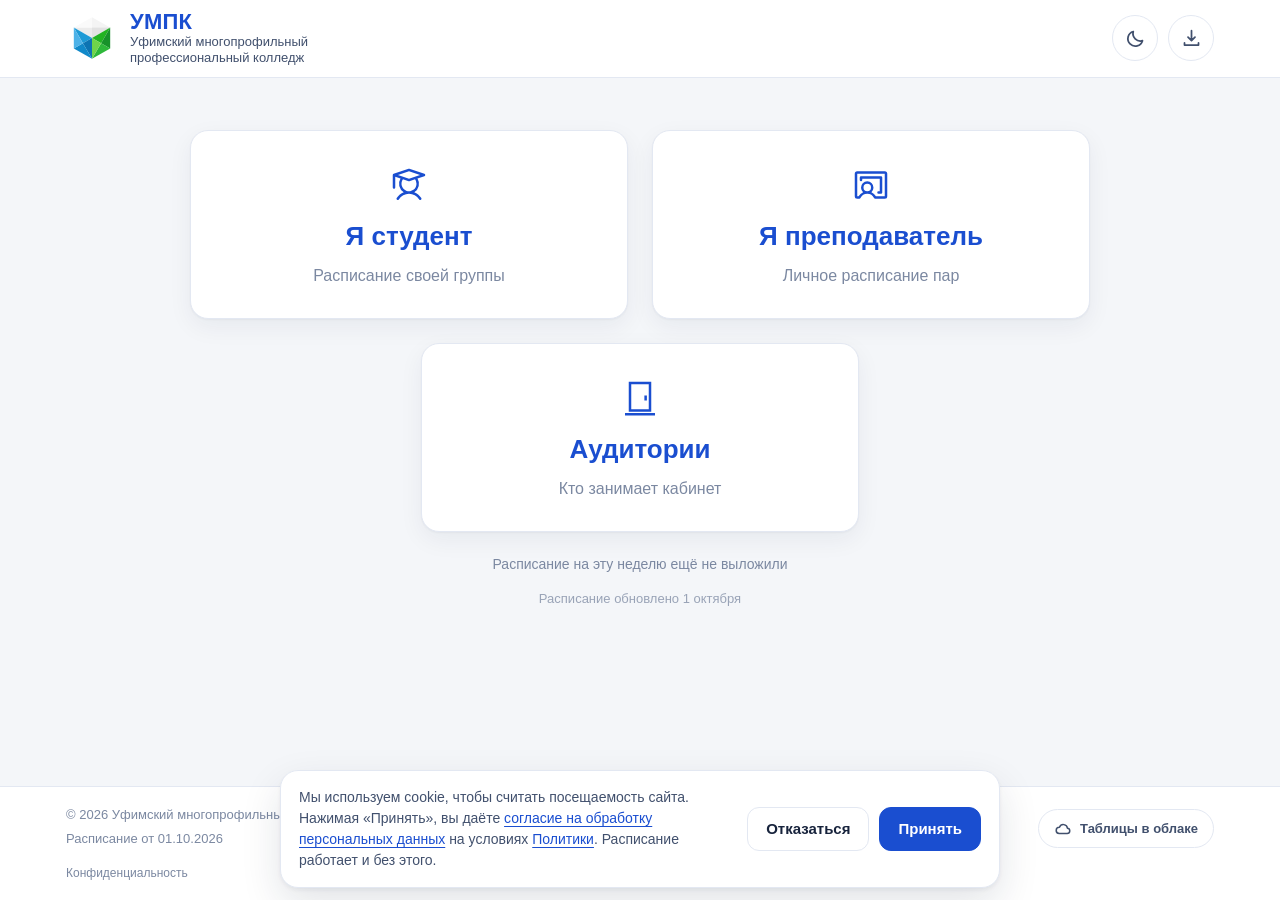
==== commit 847b4c53: "Поддержка новых таблиц и объединение замен" ====
--- a/docs/index.html
+++ b/docs/index.html
@@ -16,7 +16,7 @@
 <meta name="apple-mobile-web-app-title" content="Расписание УМПК">
 <meta name="mobile-web-app-capable" content="yes">
 <!-- ?v меняем, когда нужно наверняка выбить старую версию из кэша телефона -->
-<link rel="stylesheet" href="styles.css?v=16">
+<link rel="stylesheet" href="styles.css?v=21">
 <script>
   // Тему ставим до отрисовки, иначе на тёмном экране мигнёт белым.
   try {
@@ -400,6 +400,6 @@
   </section>
 </template>
 
-<script src="app.js?v=17"></script>
+<script src="app.js?v=24"></script>
 </body>
 </html>
--- a/docs/styles.css
+++ b/docs/styles.css
@@ -492,15 +492,25 @@
 }
 .day--today { border-color: var(--blue-600); }
 
+/* Шапка дня всегда в одну строку: в узкой колонке дата сокращается
+   многоточием, а «сегодня» не уезжает на вторую строку. */
 .day__head {
-  display: flex; align-items: baseline; flex-wrap: wrap; gap: 8px;
+  display: flex; align-items: center; gap: 8px;
   padding: 16px 18px;
   border-bottom: 1px solid var(--line);
   background: var(--surface-2);
 }
-.day__name { font-size: 17px; font-weight: 800; color: var(--ink); }
-.day__date { color: var(--ink-3); font-size: 14px; }
+.day__name { flex: none; font-size: 17px; font-weight: 800; color: var(--ink); }
+.day__date {
+  min-width: 0;
+  color: var(--ink-3); font-size: 14px;
+  white-space: nowrap; overflow: hidden; text-overflow: ellipsis;
+}
+.day__head--stacked { flex-wrap: wrap; row-gap: 2px; }
+.day__head--stacked .day__today { order: 1; }
+.day__head--stacked .day__date { order: 2; flex-basis: 100%; white-space: normal; }
 .day__today {
+  flex: none; white-space: nowrap;
   margin-left: auto;
   font-size: 12px; font-weight: 700;
   color: var(--blue); background: var(--blue-100);
@@ -523,13 +533,13 @@
   background: var(--now-bg);
   box-shadow: inset 4px 0 0 var(--blue);
 }
-.lesson--now .lesson__start { color: var(--blue); }
+.lesson--now .lesson__pair { color: var(--blue); }
 .lesson--now .lesson__subject { color: var(--blue); }
 
 /* пара уже прошла — приглушаем, чтобы взгляд цеплялся за оставшиеся */
 .lesson--done { background: var(--done-bg); }
 .lesson--done .lesson__subject { color: var(--ink-2); font-weight: 600; }
-.lesson--done .lesson__start { color: var(--ink-3); font-weight: 600; }
+.lesson--done .lesson__pair { color: var(--ink-3); font-weight: 600; }
 .lesson--done .lesson__meta { color: var(--ink-3); }
 .lesson--done .lesson__meta::before,
 .lesson--done .lesson__group::before,
@@ -537,19 +547,63 @@
 .lesson--done .lesson__room::before { opacity: .5; }
 
 .lesson__slot { line-height: 1.25; }
-.lesson__start,
-.lesson__end,
-.lesson__pair { display: block; white-space: nowrap; }
-.lesson__start { font-size: 17px; font-weight: 700; letter-spacing: -.01em; }
-.lesson__end { font-size: 15px; color: var(--ink-3); }
-.lesson__pair { margin-top: 6px; font-size: 12px; color: var(--ink-3); }
-
+.lesson__pair { font-size: 16px; font-weight: 700; white-space: nowrap; }
+
+.lesson__entry + .lesson__entry { margin-top: 12px; }
 .lesson__subject { font-weight: 700; line-height: 1.35; overflow-wrap: anywhere; }
 .lesson__meta {
   margin-top: 6px;
   display: flex; flex-wrap: wrap; align-items: center; gap: 4px 14px;
   font-size: 14px; color: var(--ink-2);
 }
+/* Свободные аудитории — под общим списком кабинетов, отдельным разделом
+   с линией сверху. Плитки те же, что в списке, только компактнее
+   и с зелёной точкой «свободно». */
+.free {
+  margin-top: 36px;
+  padding-top: 28px;
+  border-top: 1px solid var(--line);
+}
+.free__head { margin-bottom: 16px; }
+.free__title { margin: 0 0 4px; font-size: 20px; font-weight: 800; color: var(--ink); }
+.free__status { margin: 0; font-size: 14px; color: var(--ink-3); }
+.free__pairs { display: flex; flex-wrap: wrap; gap: 8px; margin-bottom: 24px; }
+.free__pair {
+  min-width: 40px; height: 40px; padding: 0 10px;
+  border: 1px solid var(--line); border-radius: var(--radius-sm);
+  background: var(--surface); color: var(--ink-2);
+  font: inherit; font-weight: 700; cursor: pointer;
+}
+.free__pair:hover { border-color: var(--blue-600); color: var(--blue); }
+.free__pair.is-active { background: var(--blue); border-color: var(--blue); color: var(--on-accent); }
+.free__list { display: grid; gap: 22px; }
+/* Плитки по ширине текста, а не сеткой: «3 этаж 15» в узкой клетке
+   переносился бы на две строки и ломал ряд. */
+.free .result-group__items { display: flex; flex-wrap: wrap; gap: 8px; }
+.free .pill {
+  min-width: 88px; padding: 10px 14px;
+  display: flex; align-items: center; gap: 8px;
+  white-space: nowrap;
+}
+.free .pill::before {
+  content: ""; flex: none;
+  width: 8px; height: 8px; border-radius: 50%;
+  background: var(--green-ink);
+}
+
+/* обед — узкая строка между парами, чтобы не спорить с ними за внимание */
+.lunch {
+  padding: 6px 18px;
+  border-top: 1px solid var(--line);
+  background: var(--surface-2);
+  font-size: 13px;
+}
+.lunch__name { font-weight: 700; color: var(--green-ink); }
+.lunch__name::before { content: "🍽\00a0"; }
+.lunch--now { box-shadow: inset 4px 0 0 var(--green-ink); }
+.lunch--done .lunch__name { color: var(--ink-3); }
+@media (min-width: 640px) { .lunch { padding: 6px 22px; } }
+
 .lesson__group::before { content: "👥\00a0"; }
 .lesson__teacher::before { content: "👤\00a0"; }
 .lesson__room::before { content: "🚪\00a0"; }
